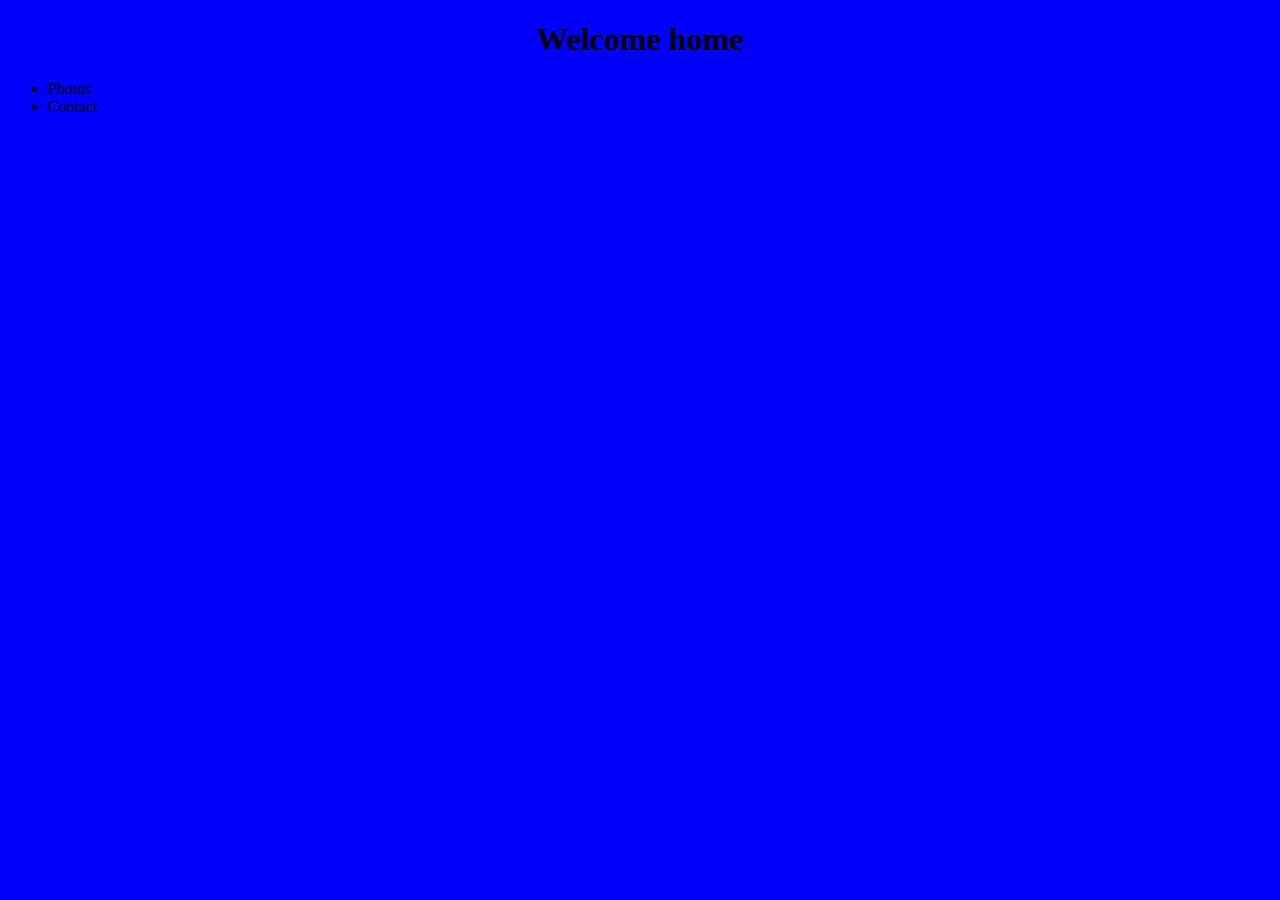
==== index.html @ 7d276e74 "created file structure" ====
<!DOCTYPE html>
<html lang="en">
  <head>
    <meta charset="UTF-8" />
    <meta http-equiv="X-UA-Compatible" content="IE=edge" />
    <meta name="viewport" content="width=device-width, initial-scale=1.0" />
    <link rel="stylesheet" href="/css/styles.css" />
    <title>Croissant Home</title>
  </head>
  <body>
    <h1>Welcome home</h1>
    <nav>
      <ul>
        <li>Photos</li>
        <li>Contact</li>
      </ul>
    </nav>
  </body>
</html>
---- css/styles.css ----
body {
  background-color: blue;
}

h1 {
  text-align: center;
}
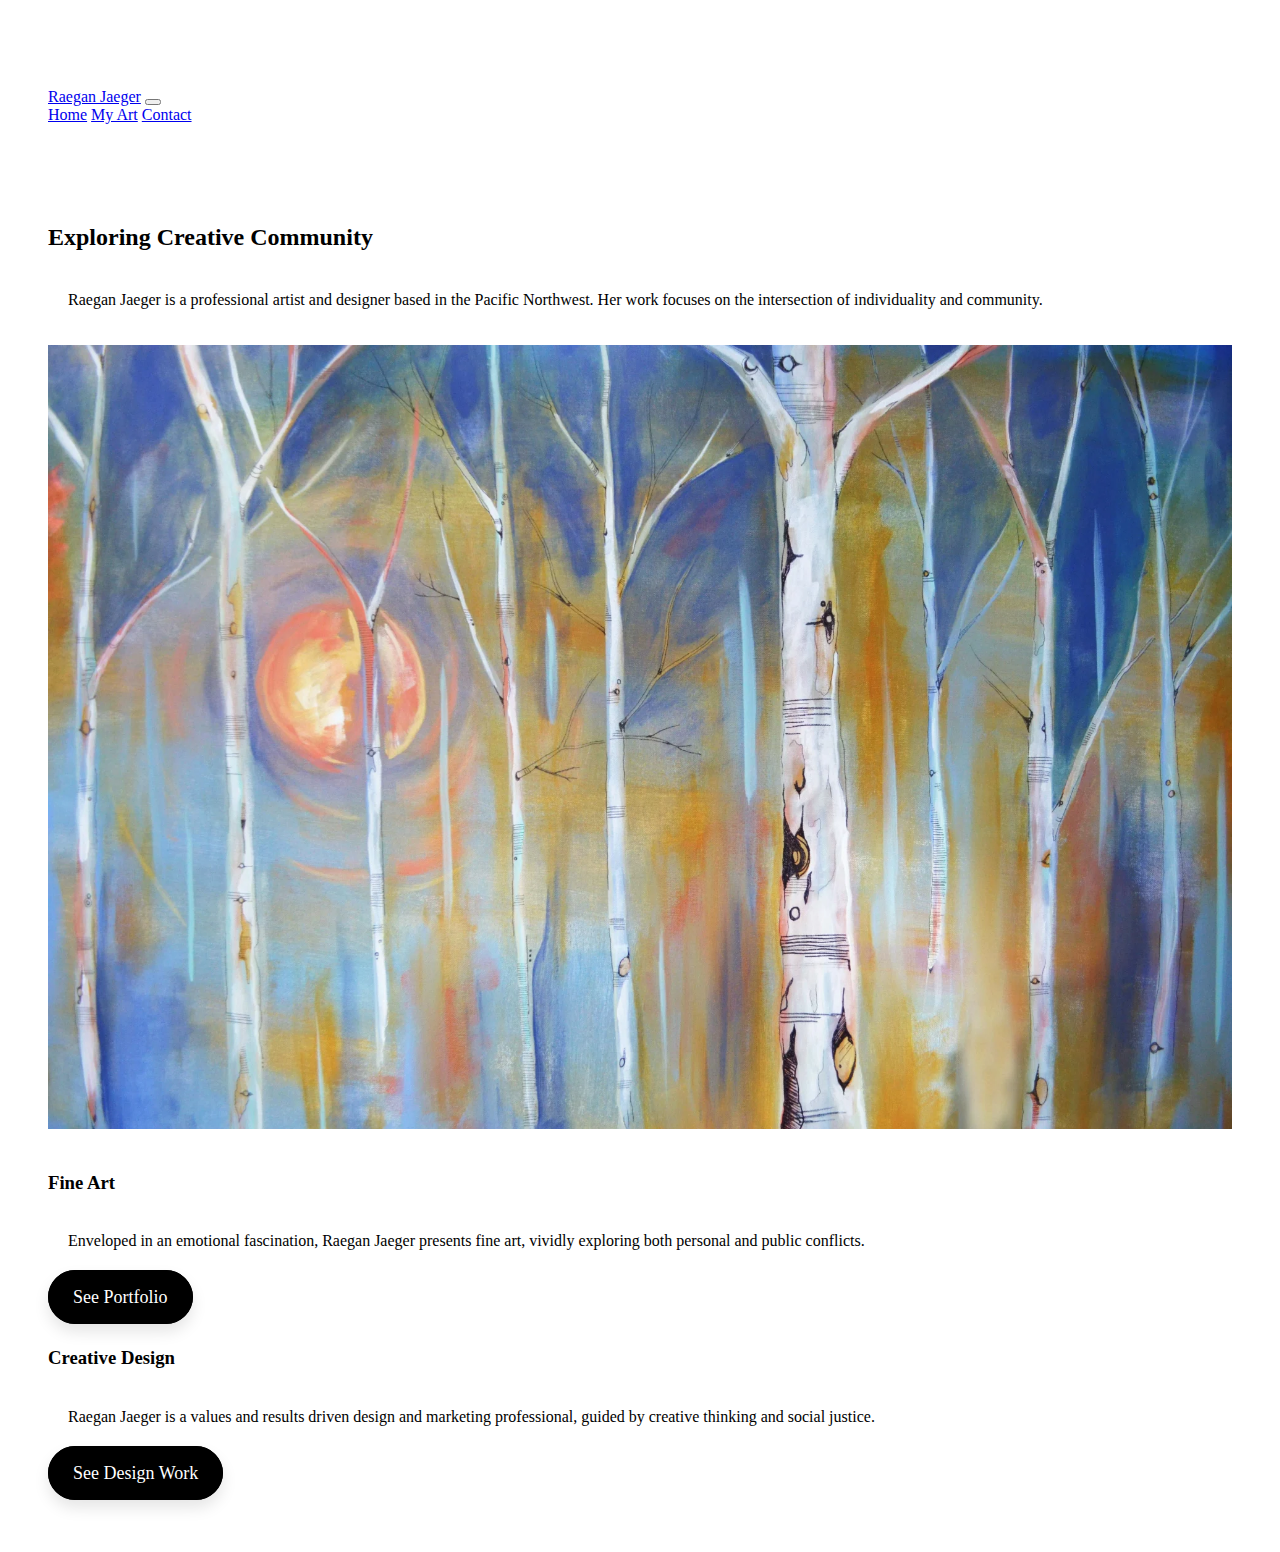
==== commit 03a5afb6: "Styling and content" ====
--- a/index.html
+++ b/index.html
@@ -4,16 +4,73 @@
     <meta charset="UTF-8" />
     <meta http-equiv="X-UA-Compatible" content="IE=edge" />
     <meta name="viewport" content="width=device-width, initial-scale=1.0" />
+    <link
+      href="https://cdn.jsdelivr.net/npm/bootstrap@5.2.0-beta1/dist/css/bootstrap.min.css"
+      rel="stylesheet"
+      integrity="sha384-0evHe/X+R7YkIZDRvuzKMRqM+OrBnVFBL6DOitfPri4tjfHxaWutUpFmBp4vmVor"
+      crossorigin="anonymous"
+    />
     <link rel="stylesheet" href="/css/styles.css" />
     <title>Croissant Home</title>
   </head>
   <body>
-    <h1>Welcome home</h1>
-    <nav>
-      <ul>
-        <li>Photos</li>
-        <li>Contact</li>
-      </ul>
+    <nav class="navbar navbar-expand-lg navbar-light bg-light fixed-top">
+      <div class="container-fluid">
+        <a class="navbar-brand" href="/">Raegan Jaeger</a>
+        <button
+          class="navbar-toggler"
+          type="button"
+          data-bs-toggle="collapse"
+          data-bs-target="#navbarNavAltMarkup"
+          aria-controls="navbarNavAltMarkup"
+          aria-expanded="false"
+          aria-label="Toggle navigation"
+        >
+          <span class="navbar-toggler-icon"></span>
+        </button>
+        <div class="collapse navbar-collapse" id="navbarNavAltMarkup">
+          <div class="navbar-nav">
+            <a class="nav-link active" aria-current="page" href="index.html"
+              >Home</a
+            >
+            <a class="nav-link" href="/photo.html">My Art</a>
+            <a class="nav-link" href="/contact.html">Contact</a>
+          </div>
+        </div>
+      </div>
     </nav>
+    <h1>Raegan Jaeger</h1>
+    <h2>Exploring Creative Community</h2>
+    <p>
+      Raegan Jaeger is a professional artist and designer based in the Pacific
+      Northwest. Her work focuses on the intersection of individuality and
+      community.
+    </p>
+    <img src="/media/birchtrees.webp" class="img-fluid rounded" />
+    <div class="container">
+      <div class="row">
+        <div class="col">
+          <h3>Fine Art</h3>
+          <p>
+            Enveloped in an emotional fascination, Raegan Jaeger presents fine
+            art, vividly exploring both personal and public conflicts.
+          </p>
+          <a class="learn-more" href="/photo.html">See Portfolio</a>
+        </div>
+        <div class="col">
+          <h3>Creative Design</h3>
+          <p>
+            Raegan Jaeger is a values and results driven design and marketing
+            professional, guided by creative thinking and social justice.
+          </p>
+          <a class="learn-more">See Design Work</a>
+        </div>
+      </div>
+    </div>
+    <script
+      src="https://cdn.jsdelivr.net/npm/bootstrap@5.2.0-beta1/dist/js/bootstrap.bundle.min.js"
+      integrity="sha384-pprn3073KE6tl6bjs2QrFaJGz5/SUsLqktiwsUTF55Jfv3qYSDhgCecCxMW52nD2"
+      crossorigin="anonymous"
+    ></script>
   </body>
 </html>
--- a/css/styles.css
+++ b/css/styles.css
@@ -1,7 +1,43 @@
 body {
-  background-color: blue;
+  padding: 80px 40px 60px 40px;
 }
 
 h1 {
-  text-align: center;
+  display: none;
 }
+
+h2 {
+  padding-top: 80px;
+}
+
+h3 {
+  padding-top: 20px;
+}
+
+img {
+  width: 100%;
+}
+
+p {
+  padding: 20px;
+}
+
+.learn-more {
+  border-radius: 50px;
+  margin: 0 auto;
+  background-color: #000;
+  border: 1px solid #000;
+  color: #fff;
+  font-size: 18px;
+  line-height: 22px;
+  padding: 16px 24px;
+  box-shadow: 0px 8px 15px rgba(0, 0, 0, 0.1);
+  transition: all 150ms ease-in-out;
+  cursor: pointer;
+  text-decoration: none;
+}
+
+.learn-more:hover {
+  background: #fff;
+  color: #000;
+}
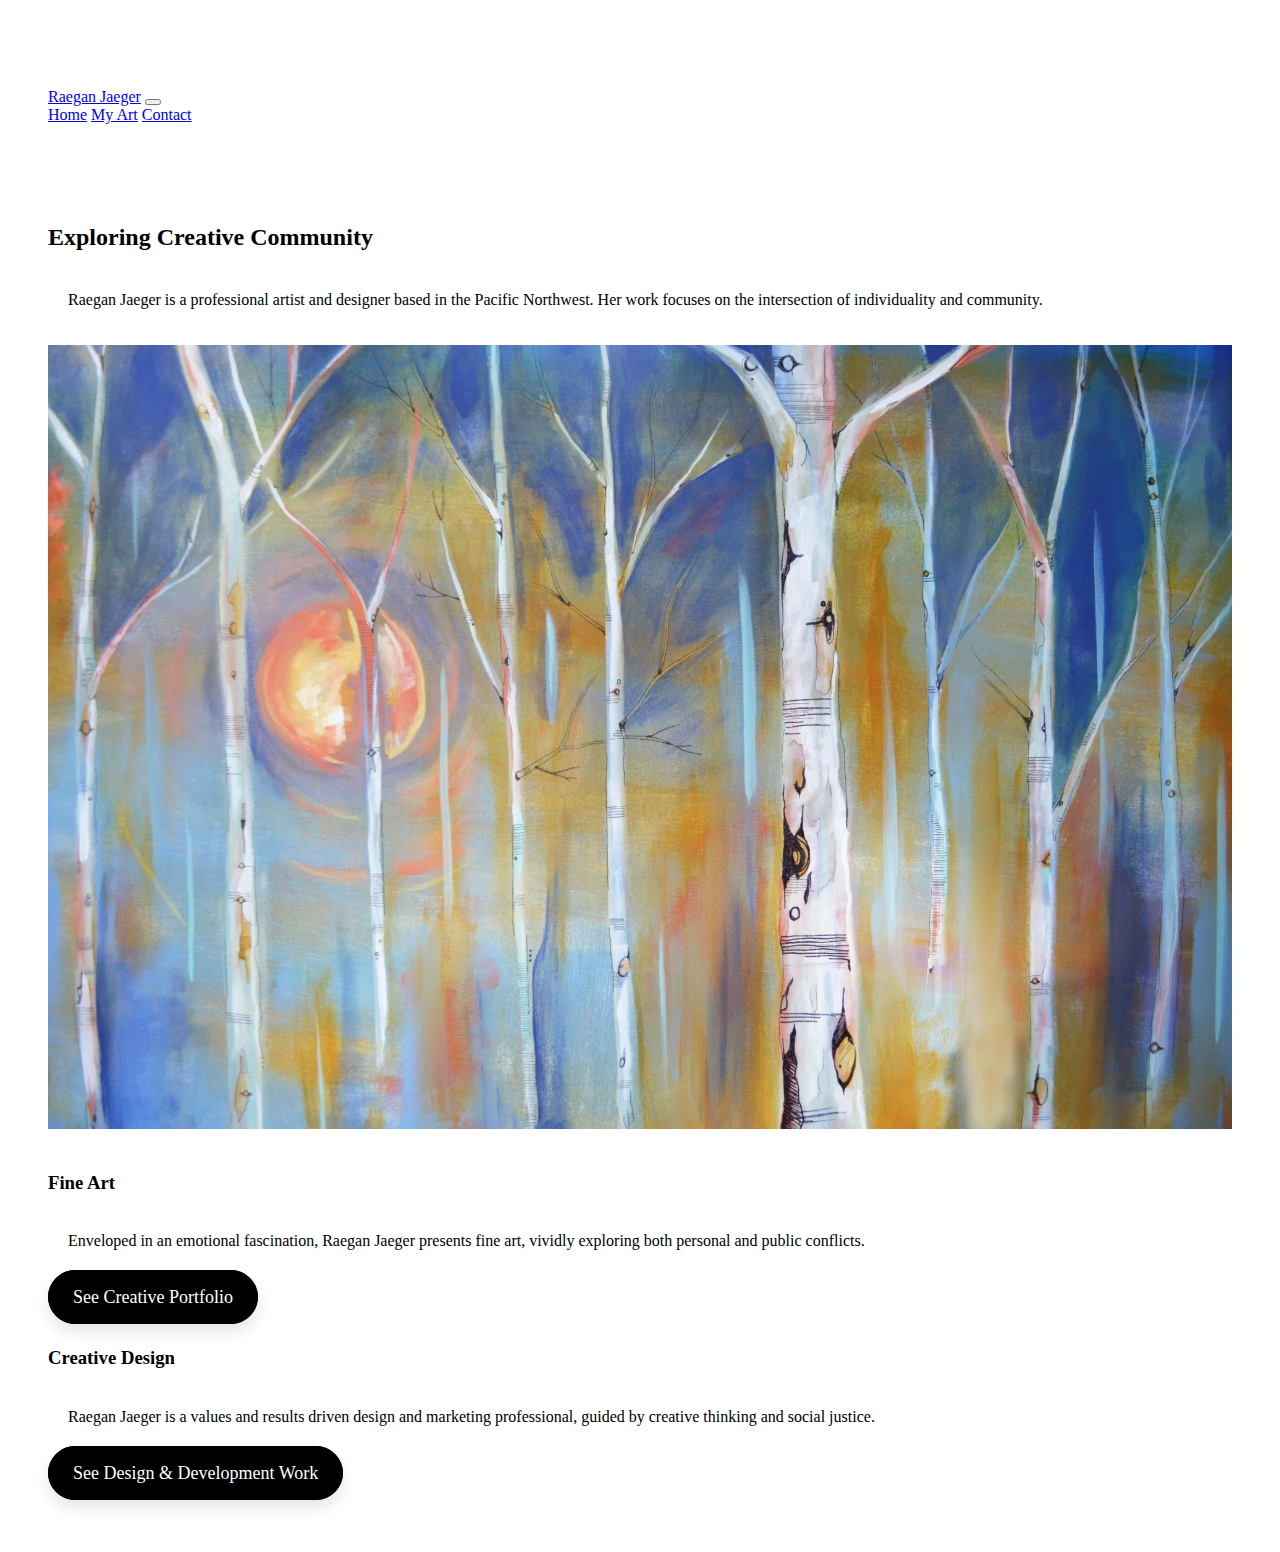
==== commit 9a42ef76: "SEO updates" ====
--- a/index.html
+++ b/index.html
@@ -11,7 +11,13 @@
       crossorigin="anonymous"
     />
     <link rel="stylesheet" href="/css/styles.css" />
-    <title>Croissant Home</title>
+    <title>Raegan Jaeger: Portfolio</title>
+    <meta
+      name="description"
+      content="Raegan Jaeger is a professional artist,
+    designer, and full-stack engineer based in the Pacific Northwest. Her work
+    focuses on the intersection of individuality and community."
+    />
   </head>
   <body>
     <nav class="navbar navbar-expand-lg navbar-light bg-light fixed-top">
@@ -39,14 +45,18 @@
         </div>
       </div>
     </nav>
-    <h1>Raegan Jaeger</h1>
+    <h1>Raegan Jaeger's Professional Portfolio</h1>
     <h2>Exploring Creative Community</h2>
     <p>
       Raegan Jaeger is a professional artist and designer based in the Pacific
       Northwest. Her work focuses on the intersection of individuality and
       community.
     </p>
-    <img src="/media/birchtrees.webp" class="img-fluid rounded" />
+    <img
+      src="/media/birchtrees.webp"
+      class="img-fluid rounded"
+      alt="Birch tree artwork painted by Raegan Jaeger"
+    />
     <div class="container">
       <div class="row">
         <div class="col">
@@ -55,7 +65,9 @@
             Enveloped in an emotional fascination, Raegan Jaeger presents fine
             art, vividly exploring both personal and public conflicts.
           </p>
-          <a class="learn-more" href="/photo.html">See Portfolio</a>
+          <a class="learn-more" href="/photo.html" title="Creative Portfolio"
+            >See Creative Portfolio</a
+          >
         </div>
         <div class="col">
           <h3>Creative Design</h3>
@@ -63,7 +75,9 @@
             Raegan Jaeger is a values and results driven design and marketing
             professional, guided by creative thinking and social justice.
           </p>
-          <a class="learn-more">See Design Work</a>
+          <a class="learn-more" title="Full-Stack Engineering"
+            >See Design & Development Work</a
+          >
         </div>
       </div>
     </div>
--- a/css/styles.css
+++ b/css/styles.css
@@ -41,3 +41,7 @@
   background: #fff;
   color: #000;
 }
+
+.hidden-h1 {
+  display: none;
+}
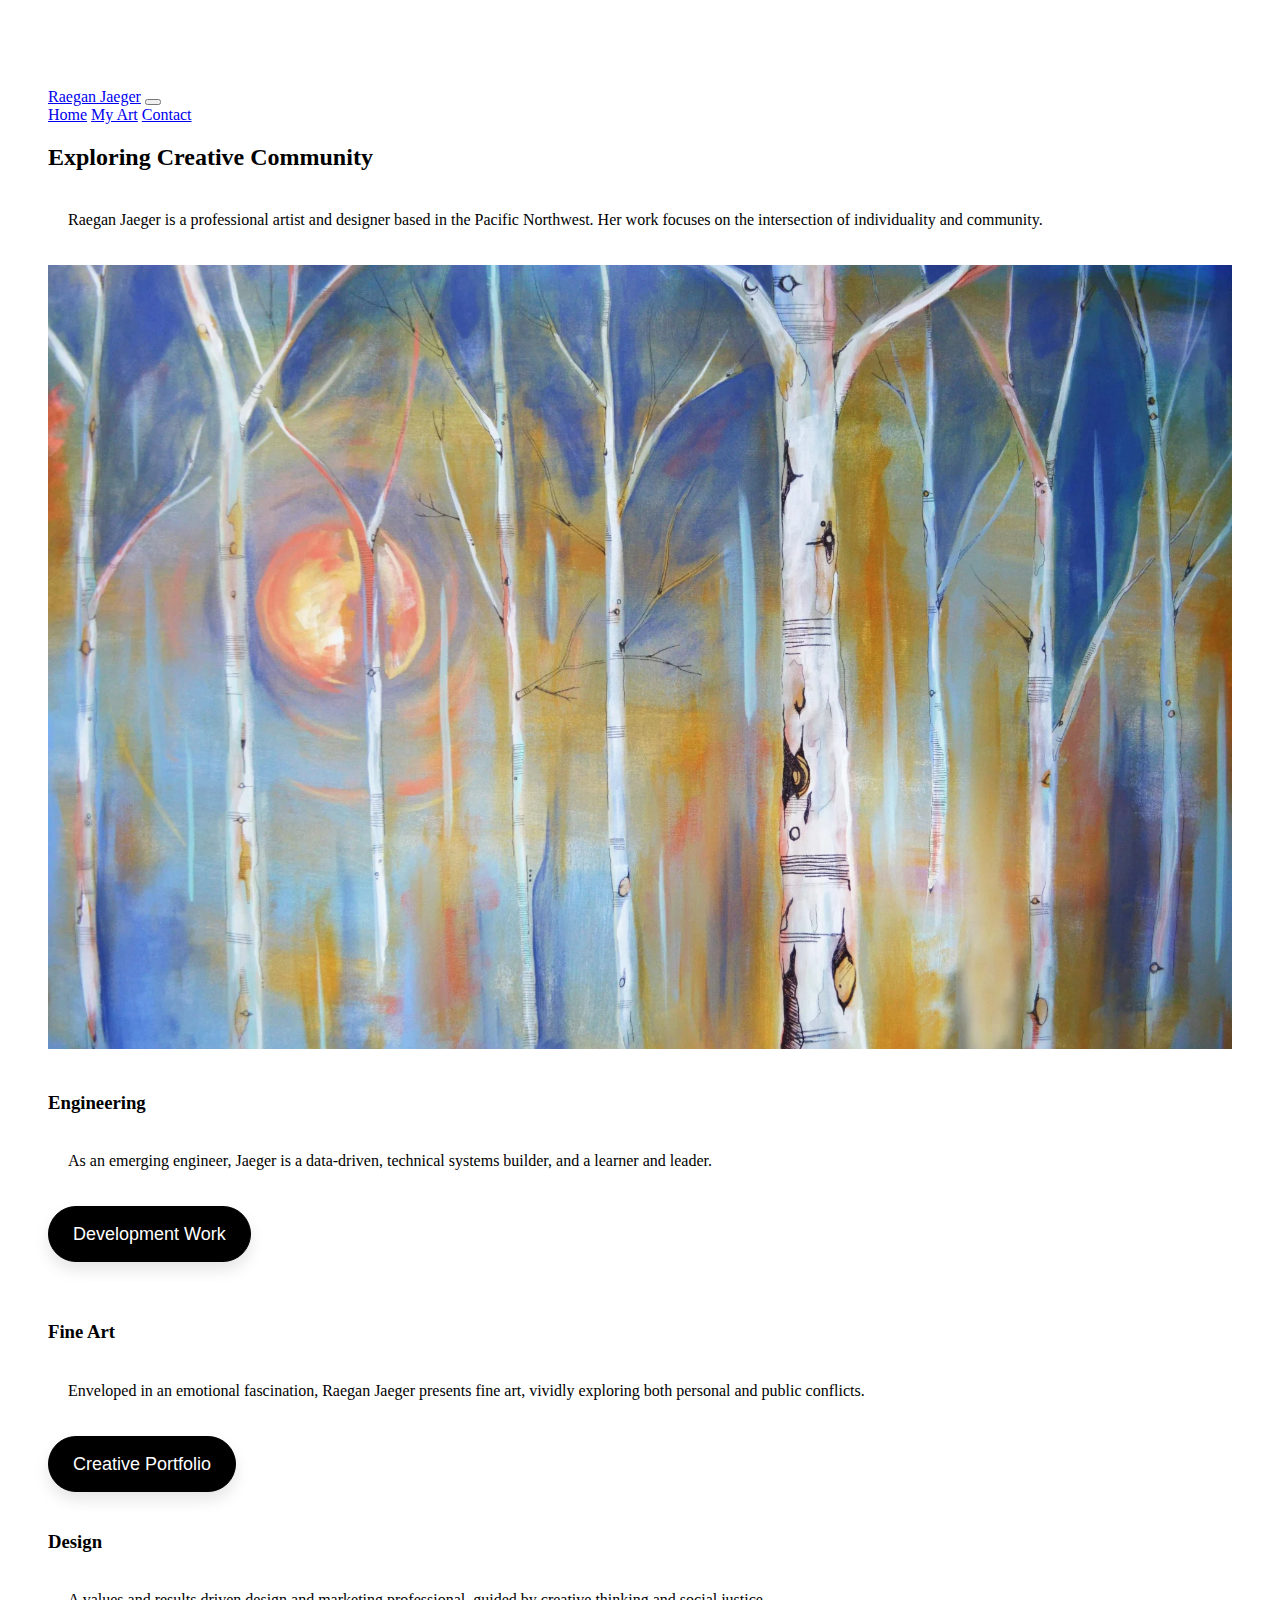
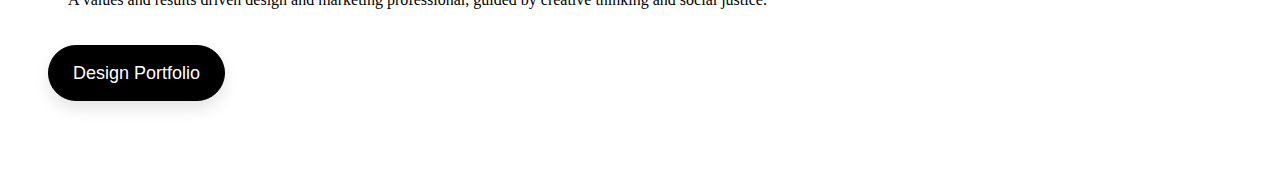
==== commit 9692a140: "Adapted for mobile devices" ====
--- a/index.html
+++ b/index.html
@@ -58,25 +58,35 @@
       alt="Birch tree artwork painted by Raegan Jaeger"
     />
     <div class="container">
+        <row>
+            <div class="col"></div>
+    <div class="engineering">
+      <h3>Engineering</h3>
+      <p>
+        As an emerging engineer, Jaeger is a data-driven, technical systems
+        builder, and a learner and leader.
+      </p>
+      <button class="learn-more" title="Full-Stack Engineering">Development Work</a>
+    </div></row>
       <div class="row">
-        <div class="col">
+        <div class="col-md-6">
           <h3>Fine Art</h3>
           <p>
             Enveloped in an emotional fascination, Raegan Jaeger presents fine
             art, vividly exploring both personal and public conflicts.
           </p>
-          <a class="learn-more" href="/photo.html" title="Creative Portfolio"
-            >See Creative Portfolio</a
+          <a href="/photo.html"><button class="learn-more" title="Creative Portfolio"
+            >Creative Portfolio</button></a
           >
         </div>
-        <div class="col">
-          <h3>Creative Design</h3>
+        <div class="col-md-6">
+          <h3>Design</h3>
           <p>
-            Raegan Jaeger is a values and results driven design and marketing
-            professional, guided by creative thinking and social justice.
+            A values and results driven design and marketing professional,
+            guided by creative thinking and social justice.
           </p>
-          <a class="learn-more" title="Full-Stack Engineering"
-            >See Design & Development Work</a
+          <button class="learn-more" href="" title="Design Portfolio"
+            >Design Portfolio</button
           >
         </div>
       </div>
--- a/css/styles.css
+++ b/css/styles.css
@@ -4,10 +4,6 @@
 
 h1 {
   display: none;
-}
-
-h2 {
-  padding-top: 80px;
 }
 
 h3 {
@@ -45,3 +41,15 @@
 .hidden-h1 {
   display: none;
 }
+
+.engineering {
+  padding: 0px 0px 20px 0px;
+}
+
+.art {
+  padding: 0px 0px 20px 0px;
+}
+
+.art:hover {
+  opacity: 50%;
+}
